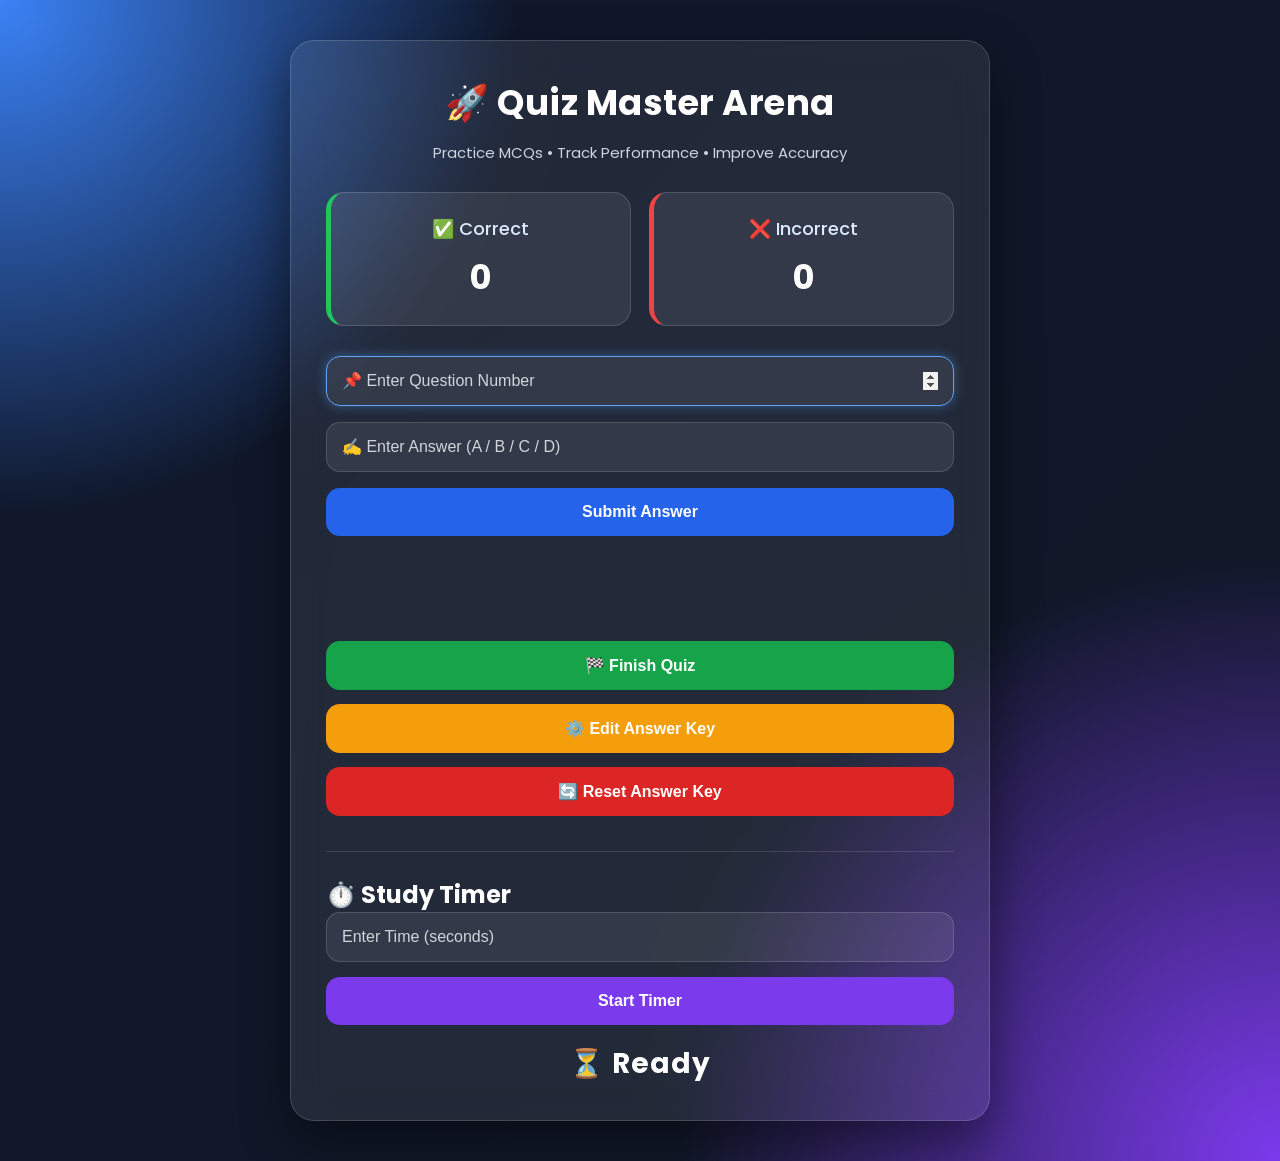
==== index.html @ 6cec3902 "first commit" ====
<!DOCTYPE html>
<html lang="en">

<head>
    <meta charset="UTF-8">
    <meta name="viewport" content="width=device-width, initial-scale=1.0">
    <title>🚀 Quiz Master Arena</title>

    <link rel="stylesheet" href="style.css">
</head>

<body>

    <div class="container">

        <h1>🚀 Quiz Master Arena</h1>
        <p class="subtitle">
            Practice MCQs • Track Performance • Improve Accuracy
        </p>

        <!-- Score Cards -->

        <div class="score-board">

            <div class="score-card correct-card">
                <h3>✅ Correct</h3>
                <p id="correct">0</p>
            </div>

            <div class="score-card incorrect-card">
                <h3>❌ Incorrect</h3>
                <p id="incorrect">0</p>
            </div>

        </div>

        <!-- Quiz -->

        <div class="quiz-box">

            <input
                type="number"
                id="questionNumber"
                placeholder="📌 Enter Question Number"
                min="1">

            <input
                type="text"
                id="userAnswer"
                placeholder="✍️ Enter Answer (A / B / C / D)"
                maxlength="1">

            <button class="submit-btn" onclick="submitAnswer()">
                Submit Answer
            </button>

        </div>

        <!-- Result -->

        <div id="resultDisplay" class="result-text"></div>

        <!-- Action Buttons -->

        <div class="action-buttons">

            <button onclick="finishQuiz()" class="finish-btn">
                🏁 Finish Quiz
            </button>

            <button onclick="editAnswerKey()" class="secondary-btn">
                ⚙️ Edit Answer Key
            </button>

            <button onclick="resetAnswerKey()" class="danger-btn">
                🔄 Reset Answer Key
            </button>

        </div>

        <!-- Timer -->

        <div class="timer-section">

            <h2>⏱️ Study Timer</h2>

            <input
                type="number"
                id="timerInput"
                placeholder="Enter Time (seconds)"
                min="1">

            <button class="timer-btn" onclick="startTimer()">
                Start Timer
            </button>

            <div id="timerDisplay">
                ⏳ Ready
            </div>

        </div>

    </div>

    <!-- Sounds -->

    <audio id="correctSound"
        src="https://actions.google.com/sounds/v1/cartoon/clang_and_wobble.ogg">
    </audio>

    <audio id="wrongSound"
        src="https://actions.google.com/sounds/v1/cartoon/wood_plank_flicks.ogg">
    </audio>

    <audio id="celebrateSound"
        src="https://actions.google.com/sounds/v1/alarms/digital_watch_alarm_long.ogg">
    </audio>

    <audio id="alarmSound"
        src="https://actions.google.com/sounds/v1/alarms/beep_short.ogg">
    </audio>

    <script src="script.js"></script>

</body>

</html>
---- style.css ----
/* ===========================
   Google Font
=========================== */

@import url('https://fonts.googleapis.com/css2?family=Poppins:wght@300;400;500;600;700&display=swap');

*{
    margin:0;
    padding:0;
    box-sizing:border-box;
}

body{

    font-family:'Poppins',sans-serif;

    min-height:100vh;

    display:flex;
    justify-content:center;
    align-items:center;

    padding:40px;

    background:
    radial-gradient(circle at top left,#3b82f6 0%,transparent 30%),
    radial-gradient(circle at bottom right,#7c3aed 0%,transparent 35%),
    linear-gradient(135deg,#0f172a,#111827);

    color:#fff;

}

/* ===========================
   Main Card
=========================== */

.container{

    width:100%;
    max-width:700px;

    padding:35px;

    border-radius:24px;

    background:rgba(255,255,255,.08);

    backdrop-filter:blur(18px);

    border:1px solid rgba(255,255,255,.15);

    box-shadow:
    0 20px 50px rgba(0,0,0,.45);

    animation:fade .5s ease;

}

/* ===========================
   Heading
=========================== */

h1{

    text-align:center;

    margin-bottom:30px;

    font-size:2.2rem;

    font-weight:700;

    letter-spacing:.5px;

}

/* ===========================
   Score Cards
=========================== */

.score-board{

    display:grid;

    grid-template-columns:repeat(2,1fr);

    gap:18px;

    margin-bottom:30px;

}

.score-board span{

    background:rgba(255,255,255,.08);

    border:1px solid rgba(255,255,255,.12);

    border-radius:18px;

    padding:18px;

    text-align:center;

    font-size:18px;

    font-weight:600;

    transition:.25s;

}

.score-board span:hover{

    transform:translateY(-4px);

    background:rgba(255,255,255,.12);

}

/* ===========================
   Quiz Section
=========================== */

.quiz-box{

    display:flex;

    flex-direction:column;

    gap:16px;

}

/* ===========================
   Inputs
=========================== */

.quiz-box input,
.timer-section input{

    width:100%;

    padding:15px;

    border:none;

    outline:none;

    border-radius:14px;

    background:rgba(255,255,255,.08);

    border:1px solid rgba(255,255,255,.15);

    color:white;

    font-size:16px;

    transition:.25s;

}

.quiz-box input::placeholder,
.timer-section input::placeholder{

    color:#d1d5db;

}

.quiz-box input:focus,
.timer-section input:focus{

    border-color:#60a5fa;

    box-shadow:0 0 12px rgba(96,165,250,.4);

}

/* ===========================
   Buttons
=========================== */

button{

    width:100%;

    padding:15px;

    border:none;

    border-radius:14px;

    cursor:pointer;

    font-size:16px;

    font-weight:600;

    color:white;

    transition:.25s;

}

/* Submit */

.quiz-box button{

    background:#2563eb;

}

.quiz-box button:hover{

    background:#1d4ed8;

}

/* Finish */

.finish-btn{

    margin-top:20px;

    background:#16a34a;

}

.finish-btn:hover{

    background:#15803d;

}

/* ===========================
   Result
=========================== */

.result-text{

    margin-top:25px;

    text-align:center;

    font-size:22px;

    font-weight:700;

    min-height:35px;

}

.result-text.correct{

    color:#22c55e;

}

.result-text.incorrect{

    color:#ef4444;

}

/* ===========================
   Timer
=========================== */

.timer-section{

    margin-top:35px;

    border-top:1px solid rgba(255,255,255,.12);

    padding-top:25px;

}

.timer-section button{

    margin-top:15px;

    background:#7c3aed;

}

.timer-section button:hover{

    background:#6d28d9;

}

#timerDisplay{

    margin-top:18px;

    text-align:center;

    font-size:28px;

    font-weight:700;

    letter-spacing:1px;

}

/* ===========================
   Hover Effect
=========================== */

button:hover{

    transform:translateY(-3px);

    box-shadow:0 8px 18px rgba(0,0,0,.25);

}

/* ===========================
   Animation
=========================== */

@keyframes fade{

    from{

        opacity:0;

        transform:translateY(25px);

    }

    to{

        opacity:1;

        transform:none;

    }

}

/* ===========================
   Responsive
=========================== */

@media(max-width:650px){

    body{

        padding:20px;

    }

    .container{

        padding:25px;

    }

    h1{

        font-size:1.8rem;

    }

    .score-board{

        grid-template-columns:1fr;

    }

}


.subtitle{
    text-align:center;
    color:#cbd5e1;
    margin-top:-18px;
    margin-bottom:28px;
    font-size:15px;
}

.score-card{

    background:rgba(255,255,255,.08);

    border:1px solid rgba(255,255,255,.15);

    border-radius:18px;

    padding:22px;

    text-align:center;

    transition:.3s;

}

.score-card:hover{

    transform:translateY(-6px);

    background:rgba(255,255,255,.12);

}

.score-card h3{

    font-size:18px;

    font-weight:500;

    color:#dbeafe;

}

.score-card p{

    margin-top:10px;

    font-size:34px;

    font-weight:700;

}

.correct-card{

    border-left:5px solid #22c55e;

}

.incorrect-card{

    border-left:5px solid #ef4444;

}

.action-buttons{

    display:grid;

    grid-template-columns:1fr;

    gap:14px;

    margin-top:25px;

}

.submit-btn{

    background:#2563eb;

}

.submit-btn:hover{

    background:#1d4ed8;

}

.secondary-btn{

    background:#f59e0b;

}

.secondary-btn:hover{

    background:#d97706;

}

.danger-btn{

    background:#dc2626;

}

.danger-btn:hover{

    background:#b91c1c;

}


.timer-btn{

    margin-top:14px;

    background:#7c3aed;

}

.timer-btn:hover{

    background:#6d28d9;

}

.result-container{

    width:100%;

    max-width:1100px;

    margin:auto;

    padding:35px;

    background:rgba(255,255,255,.08);

    border-radius:22px;

    backdrop-filter:blur(18px);

    border:1px solid rgba(255,255,255,.15);

}

.summary-grid{

    display:grid;

    grid-template-columns:repeat(4,1fr);

    gap:18px;

    margin:30px 0;

}

.summary-card{

    padding:25px;

    border-radius:18px;

    text-align:center;

    color:white;

    transition:.3s;

}

.summary-card:hover{

    transform:translateY(-6px);

}

.summary-card h3{

    font-weight:500;

    margin-bottom:12px;

}

.summary-card span{

    font-size:32px;

    font-weight:700;

}

.green{

background:#16a34a;

}

.red{

background:#dc2626;

}

.blue{

background:#2563eb;

}

.purple{

background:#7c3aed;

}

.review-section{

    margin-top:35px;

}

.table-wrapper{

    overflow:auto;

    margin-top:20px;

    border-radius:16px;

}

table{

    width:100%;

    border-collapse:collapse;

    overflow:hidden;

}

thead{

background:#2563eb;

}

thead th{

padding:16px;

}

tbody td{

padding:15px;

text-align:center;

border-bottom:1px solid rgba(255,255,255,.08);

}

.correct-row{

background:rgba(34,197,94,.15);

}

.incorrect-row{

background:rgba(239,68,68,.15);

}

tbody tr:hover{

background:rgba(255,255,255,.08);

}

.bottom-buttons{

margin-top:30px;

}

@media(max-width:800px){

.summary-grid{

grid-template-columns:repeat(2,1fr);

}

}

@media(max-width:650px){

body{

padding:18px;

}

.container,
.result-container{

padding:22px;

}

.score-board{

grid-template-columns:1fr;

}

.summary-grid{

grid-template-columns:1fr;

}

h1{

font-size:1.8rem;

}

.subtitle{

font-size:14px;

}

.score-card p{

font-size:28px;

}

table{

font-size:14px;

}

}
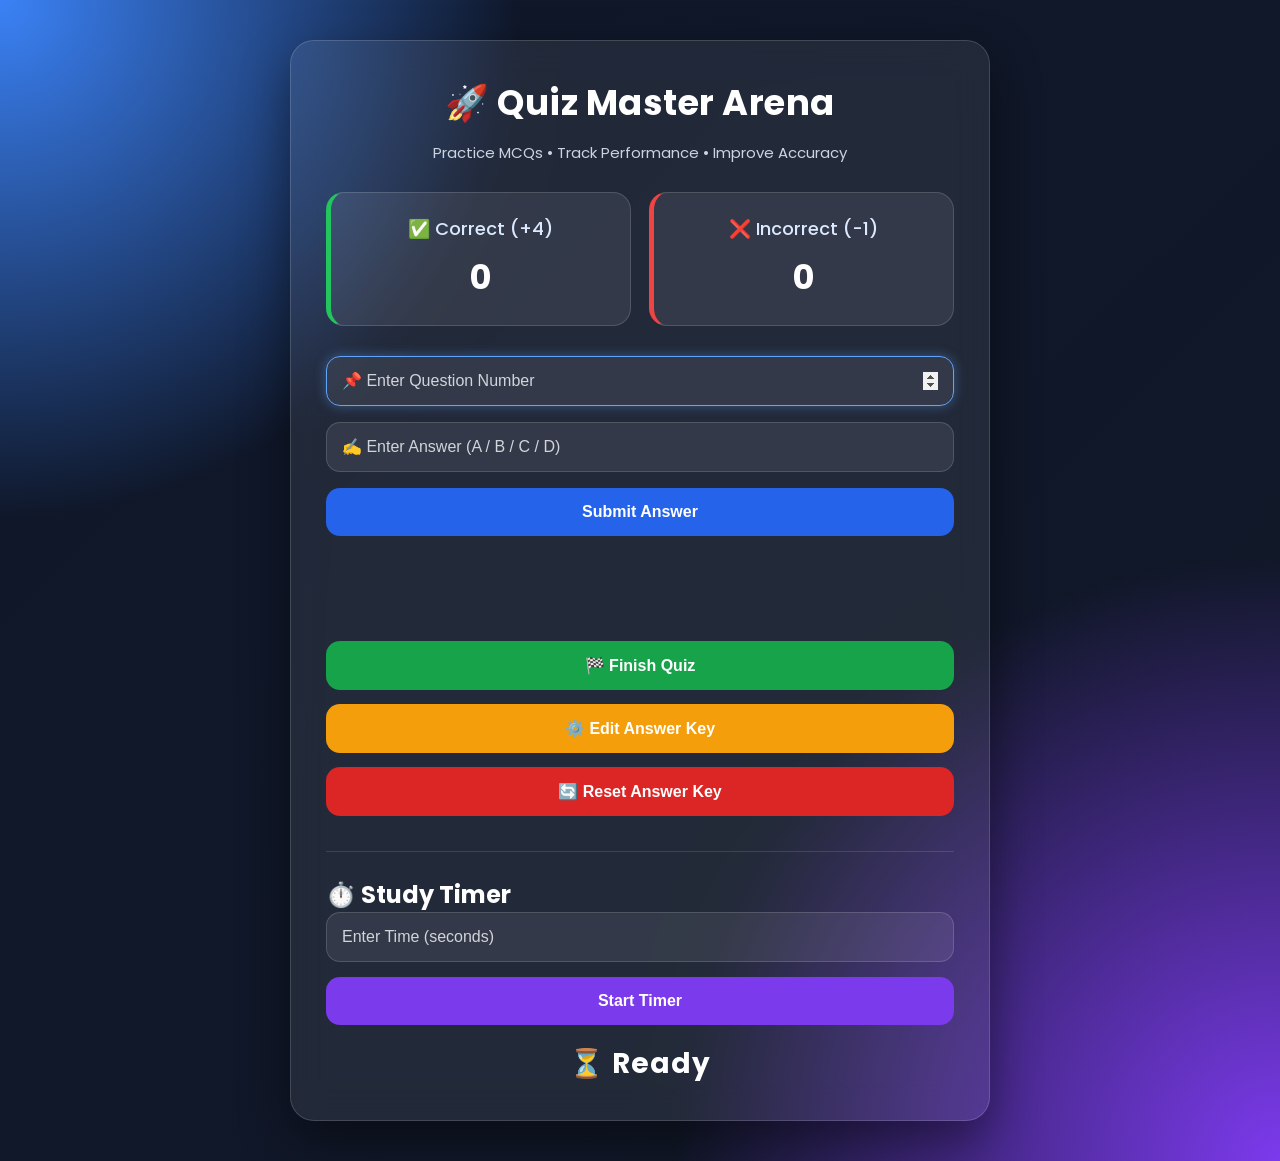
==== commit ce7b9167: "Added +4, -1 in html" ====
--- a/index.html
+++ b/index.html
@@ -23,12 +23,12 @@
         <div class="score-board">
 
             <div class="score-card correct-card">
-                <h3>✅ Correct</h3>
+                <h3>✅ Correct (+4)</h3>
                 <p id="correct">0</p>
             </div>
 
             <div class="score-card incorrect-card">
-                <h3>❌ Incorrect</h3>
+                <h3>❌ Incorrect (-1)</h3>
                 <p id="incorrect">0</p>
             </div>
 
